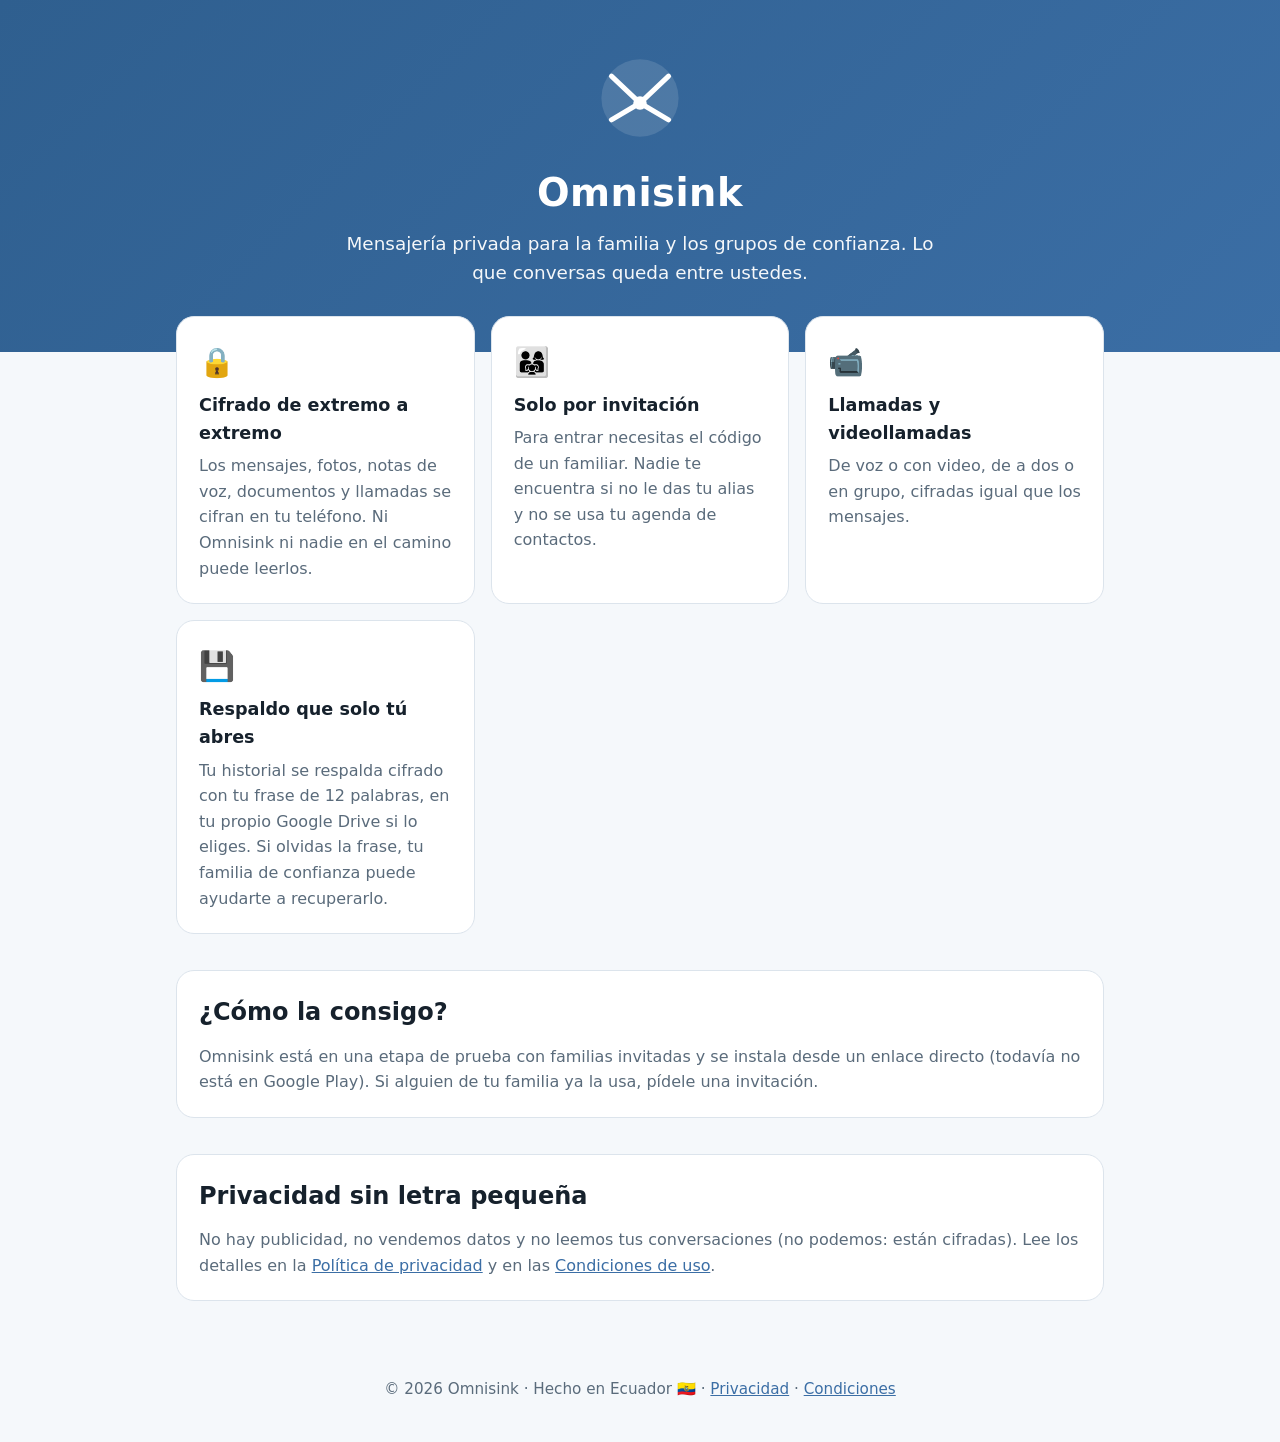
==== index.html @ 6fe3d310 "Add files via upload" ====
<!doctype html>
<html lang="es">
<head>
<meta charset="utf-8">
<meta name="viewport" content="width=device-width, initial-scale=1">
<!-- VERIFICACIÓN DE GOOGLE: pega aquí la etiqueta que te da Search Console (paso 4 de las instrucciones) -->
<title>Omnisink · Mensajería privada para la familia</title>
<meta name="description" content="Omnisink es una app de mensajería privada con cifrado de extremo a extremo, pensada para familias y grupos de confianza.">
<style>
  :root { --azul:#2F5F8F; --azul2:#3B6EA5; --fondo:#F5F8FB; --texto:#16212C; --gris:#5A6B7B; --tarjeta:#FFFFFF; --borde:#DCE4EC; }
  @media (prefers-color-scheme: dark) { :root { --fondo:#10151C; --texto:#E8EEF4; --gris:#A8B6C4; --tarjeta:#18212B; --borde:#26323F; } }
  * { box-sizing: border-box; }
  body { margin:0; font-family: system-ui, -apple-system, "Segoe UI", Roboto, sans-serif; background:var(--fondo); color:var(--texto); line-height:1.6; }
  header { background:linear-gradient(135deg,var(--azul),var(--azul2)); color:#fff; padding:56px 20px 64px; text-align:center; }
  header h1 { margin:14px 0 6px; font-size:2.4rem; letter-spacing:.5px; }
  header p { margin:0 auto; max-width:620px; font-size:1.15rem; opacity:.95; }
  main { max-width:960px; margin:-36px auto 0; padding:0 16px 48px; }
  .rejilla { display:grid; grid-template-columns:repeat(auto-fit,minmax(240px,1fr)); gap:16px; }
  .tarjeta { background:var(--tarjeta); border:1px solid var(--borde); border-radius:18px; padding:22px; }
  .tarjeta h3 { margin:6px 0 6px; font-size:1.1rem; }
  .tarjeta p { margin:0; color:var(--gris); }
  .icono { font-size:1.8rem; }
  section { margin-top:36px; }
  h2 { font-size:1.5rem; margin:0 0 12px; }
  footer { text-align:center; color:var(--gris); padding:28px 16px 40px; font-size:.95rem; }
  footer a, main a { color:var(--azul2); }
</style>
</head>
<body>
<header>
  <svg width="84" height="84" viewBox="0 0 100 100" aria-label="Logo de Omnisink">
    <circle cx="50" cy="50" r="46" fill="rgba(255,255,255,.12)"/>
    <g stroke="#fff" stroke-width="6" stroke-linecap="round" fill="none">
      <line x1="16" y1="24" x2="50" y2="56"/><line x1="84" y1="24" x2="50" y2="56"/>
      <line x1="16" y1="76" x2="50" y2="56"/><line x1="84" y1="76" x2="50" y2="56"/>
    </g>
    <circle cx="50" cy="56" r="8" fill="#fff"/>
  </svg>
  <h1>Omnisink</h1>
  <p>Mensajería privada para la familia y los grupos de confianza. Lo que conversas queda entre ustedes.</p>
</header>

<main>
  <div class="rejilla">
    <div class="tarjeta"><div class="icono">🔒</div><h3>Cifrado de extremo a extremo</h3>
      <p>Los mensajes, fotos, notas de voz, documentos y llamadas se cifran en tu teléfono. Ni Omnisink ni nadie en el camino puede leerlos.</p></div>
    <div class="tarjeta"><div class="icono">👨‍👩‍👧</div><h3>Solo por invitación</h3>
      <p>Para entrar necesitas el código de un familiar. Nadie te encuentra si no le das tu alias y no se usa tu agenda de contactos.</p></div>
    <div class="tarjeta"><div class="icono">📹</div><h3>Llamadas y videollamadas</h3>
      <p>De voz o con video, de a dos o en grupo, cifradas igual que los mensajes.</p></div>
    <div class="tarjeta"><div class="icono">💾</div><h3>Respaldo que solo tú abres</h3>
      <p>Tu historial se respalda cifrado con tu frase de 12 palabras, en tu propio Google Drive si lo eliges. Si olvidas la frase, tu familia de confianza puede ayudarte a recuperarlo.</p></div>
  </div>

  <section class="tarjeta">
    <h2>¿Cómo la consigo?</h2>
    <p>Omnisink está en una etapa de prueba con familias invitadas y se instala desde un enlace directo (todavía no está en Google Play). Si alguien de tu familia ya la usa, pídele una invitación.</p>
  </section>

  <section class="tarjeta">
    <h2>Privacidad sin letra pequeña</h2>
    <p>No hay publicidad, no vendemos datos y no leemos tus conversaciones (no podemos: están cifradas). Lee los detalles en la
      <a href="privacidad.html">Política de privacidad</a> y en las <a href="condiciones.html">Condiciones de uso</a>.</p>
  </section>
</main>

<footer>
  © 2026 Omnisink · Hecho en Ecuador 🇪🇨 ·
  <a href="privacidad.html">Privacidad</a> · <a href="condiciones.html">Condiciones</a>
</footer>
</body>
</html>
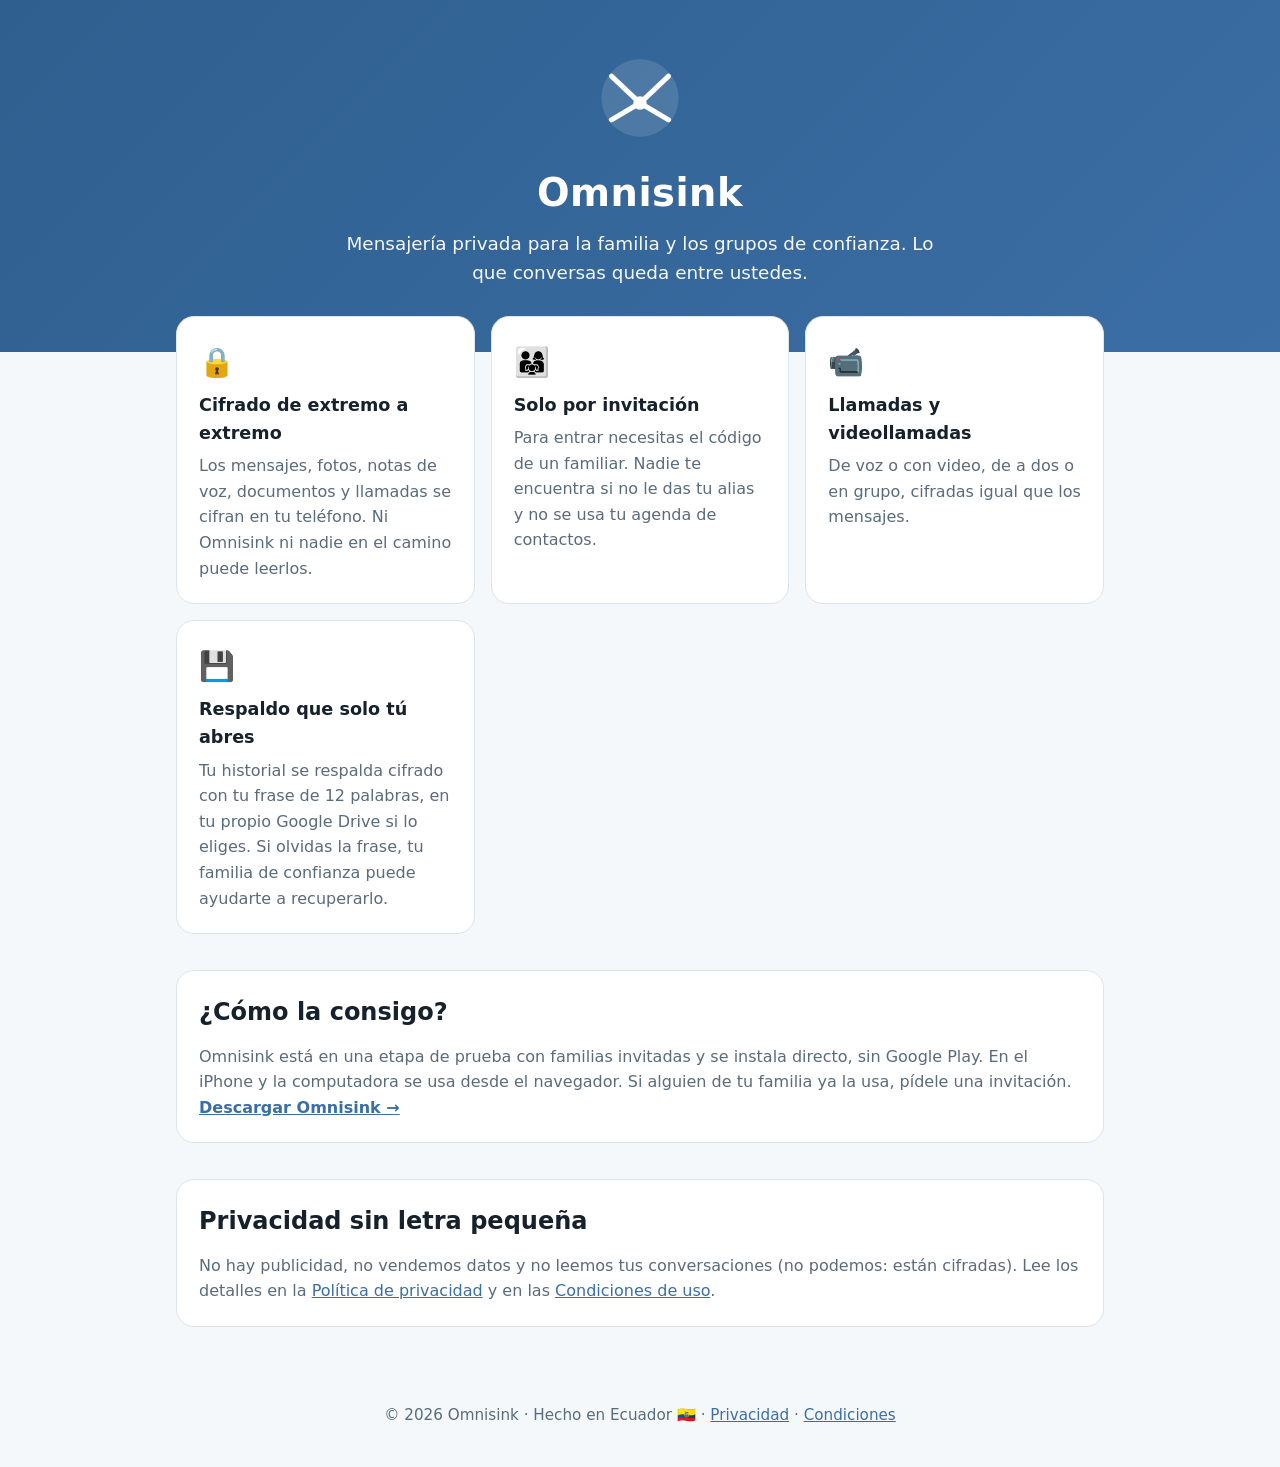
==== commit 64ff4c68: "Página de descarga con enlace fijo a la última versión" ====
--- a/index.html
+++ b/index.html
@@ -4,6 +4,7 @@
 <meta charset="utf-8">
 <meta name="viewport" content="width=device-width, initial-scale=1">
 <!-- VERIFICACIÓN DE GOOGLE: pega aquí la etiqueta que te da Search Console (paso 4 de las instrucciones) -->
+<meta name="google-site-verification" content="xo5uFhL19Jm6Zq7zxini_jDiAbZhbQNuRPZtZLeQFXs" />
 <title>Omnisink · Mensajería privada para la familia</title>
 <meta name="description" content="Omnisink es una app de mensajería privada con cifrado de extremo a extremo, pensada para familias y grupos de confianza.">
 <style>
@@ -54,7 +55,8 @@
 
   <section class="tarjeta">
     <h2>¿Cómo la consigo?</h2>
-    <p>Omnisink está en una etapa de prueba con familias invitadas y se instala desde un enlace directo (todavía no está en Google Play). Si alguien de tu familia ya la usa, pídele una invitación.</p>
+    <p>Omnisink está en una etapa de prueba con familias invitadas y se instala directo, sin Google Play. En el iPhone y la computadora se usa desde el navegador. Si alguien de tu familia ya la usa, pídele una invitación.</p>
+    <p><a href="descargar.html"><b>Descargar Omnisink →</b></a></p>
   </section>
 
   <section class="tarjeta">
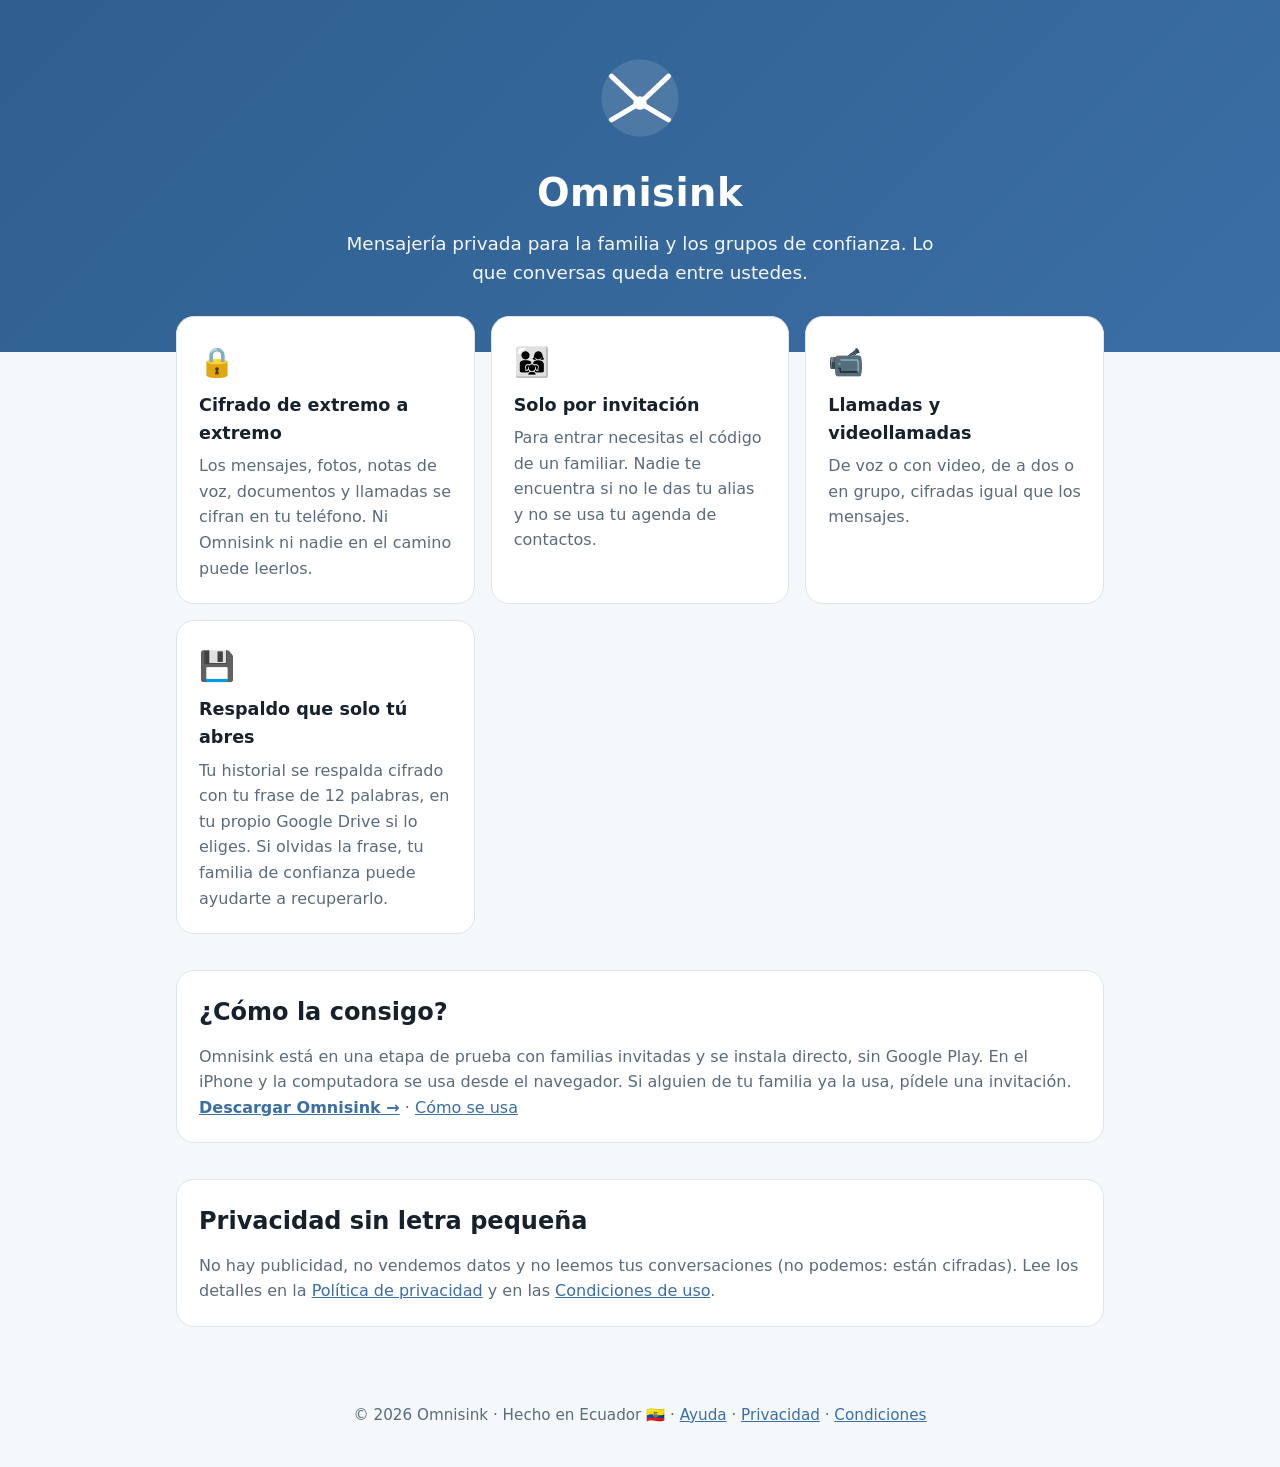
==== commit 3a52a12e: "Web 0.8.1 + guia de ayuda" ====
--- a/index.html
+++ b/index.html
@@ -56,7 +56,7 @@
   <section class="tarjeta">
     <h2>¿Cómo la consigo?</h2>
     <p>Omnisink está en una etapa de prueba con familias invitadas y se instala directo, sin Google Play. En el iPhone y la computadora se usa desde el navegador. Si alguien de tu familia ya la usa, pídele una invitación.</p>
-    <p><a href="descargar.html"><b>Descargar Omnisink →</b></a></p>
+    <p><a href="descargar.html"><b>Descargar Omnisink →</b></a> · <a href="ayuda.html">Cómo se usa</a></p>
   </section>
 
   <section class="tarjeta">
@@ -68,7 +68,7 @@
 
 <footer>
   © 2026 Omnisink · Hecho en Ecuador 🇪🇨 ·
-  <a href="privacidad.html">Privacidad</a> · <a href="condiciones.html">Condiciones</a>
+  <a href="ayuda.html">Ayuda</a> · <a href="privacidad.html">Privacidad</a> · <a href="condiciones.html">Condiciones</a>
 </footer>
 </body>
 </html>
